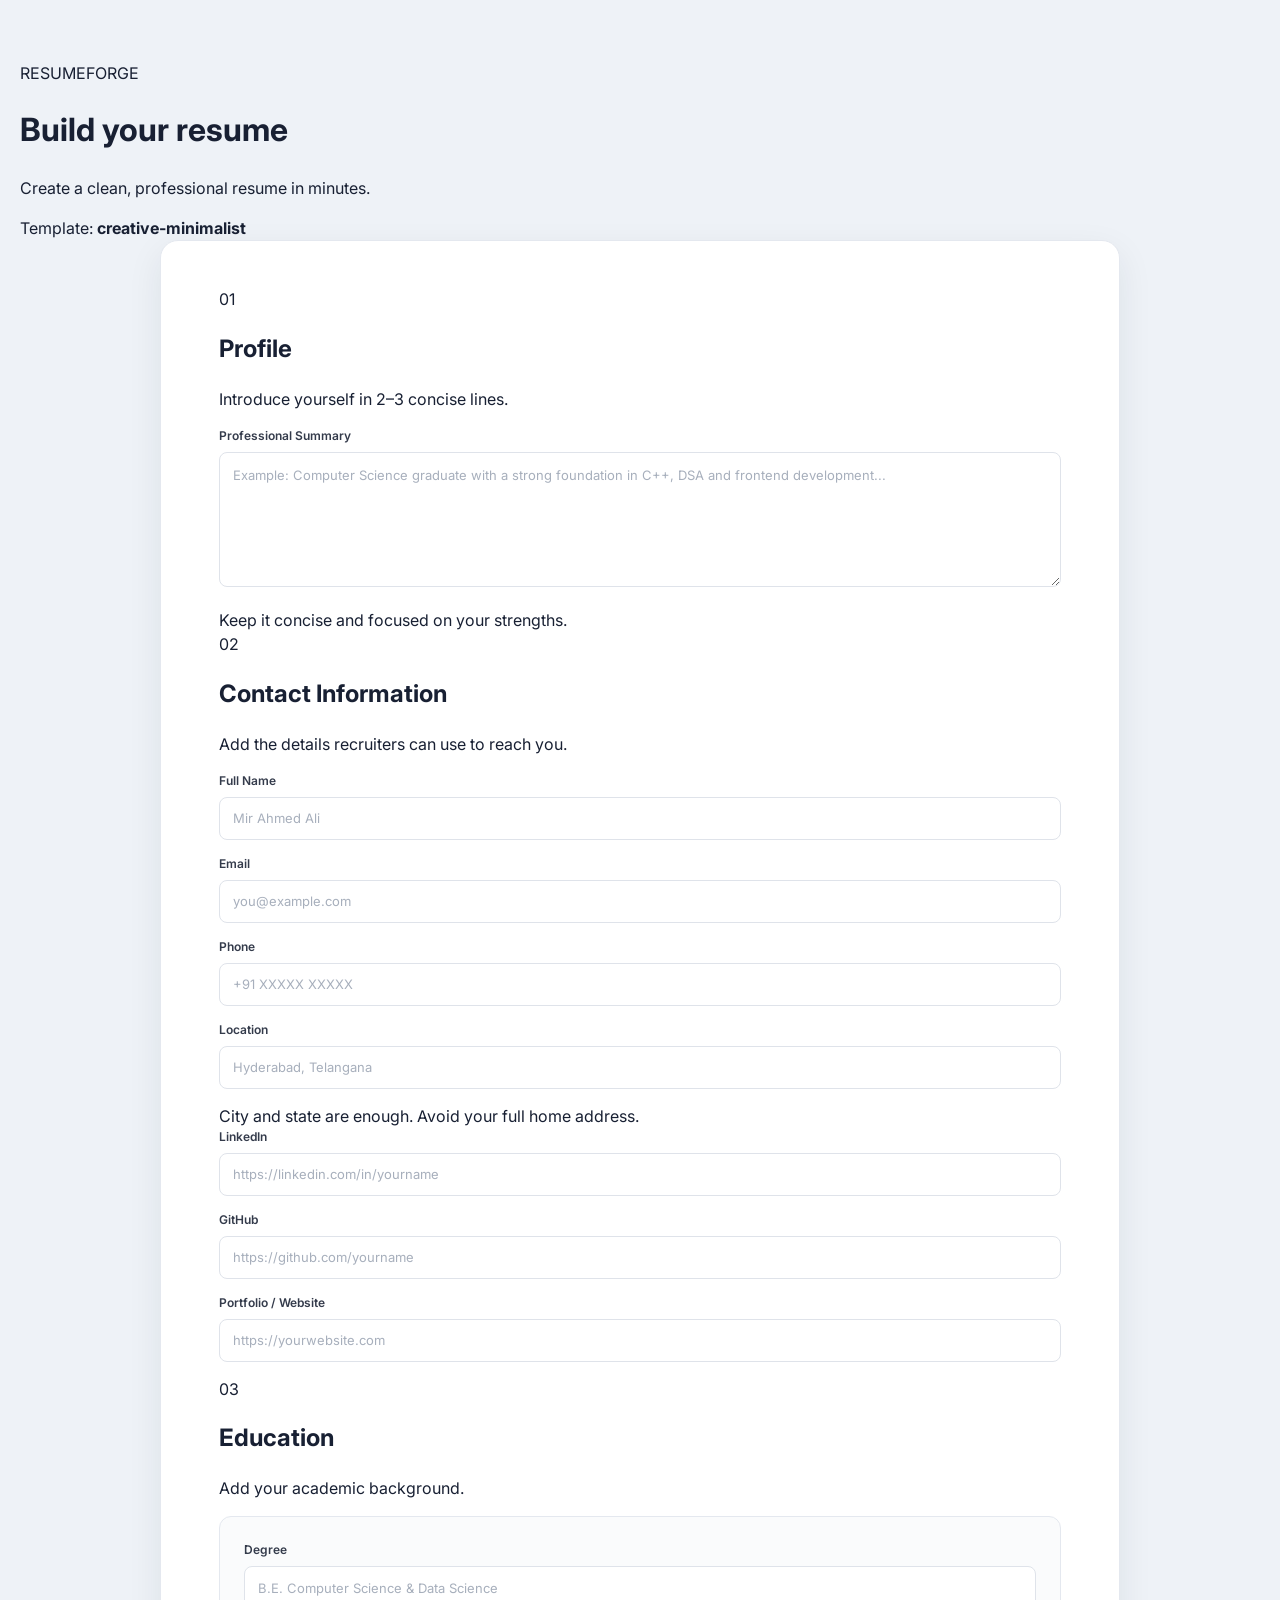
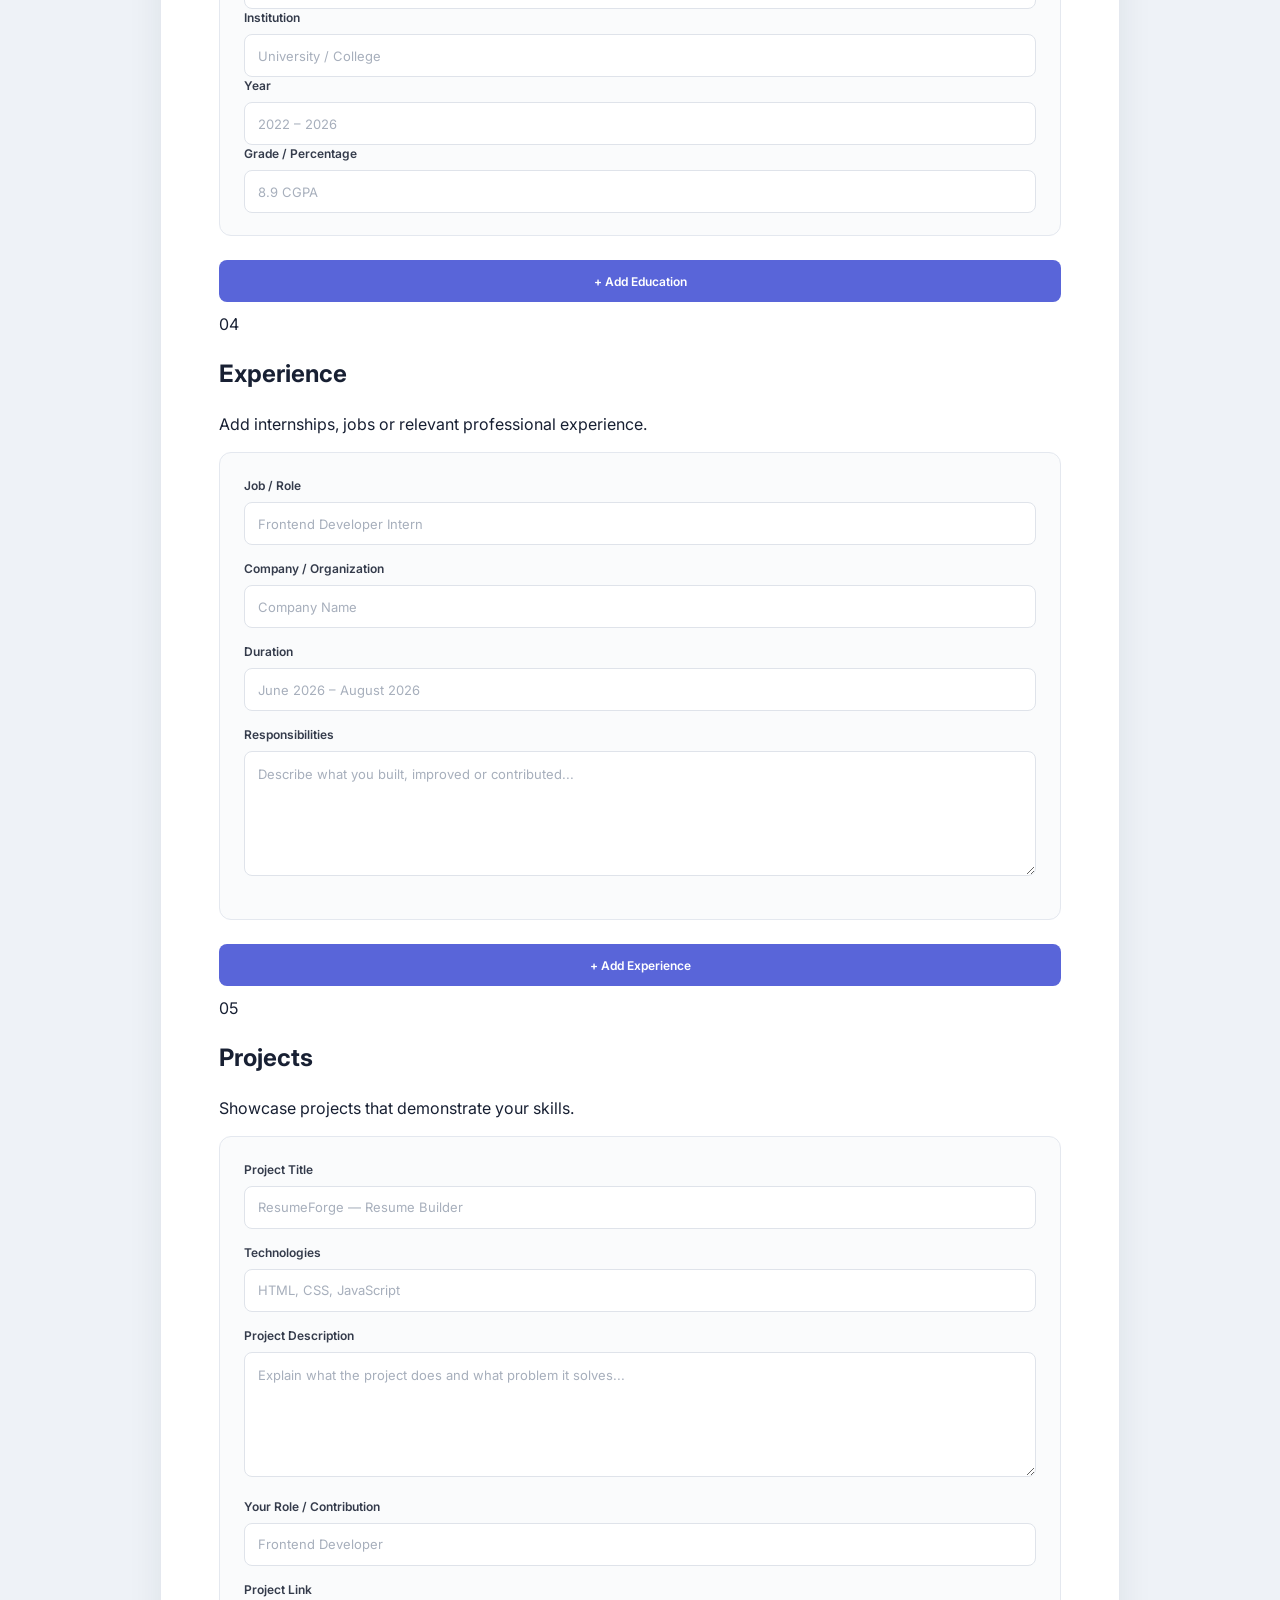
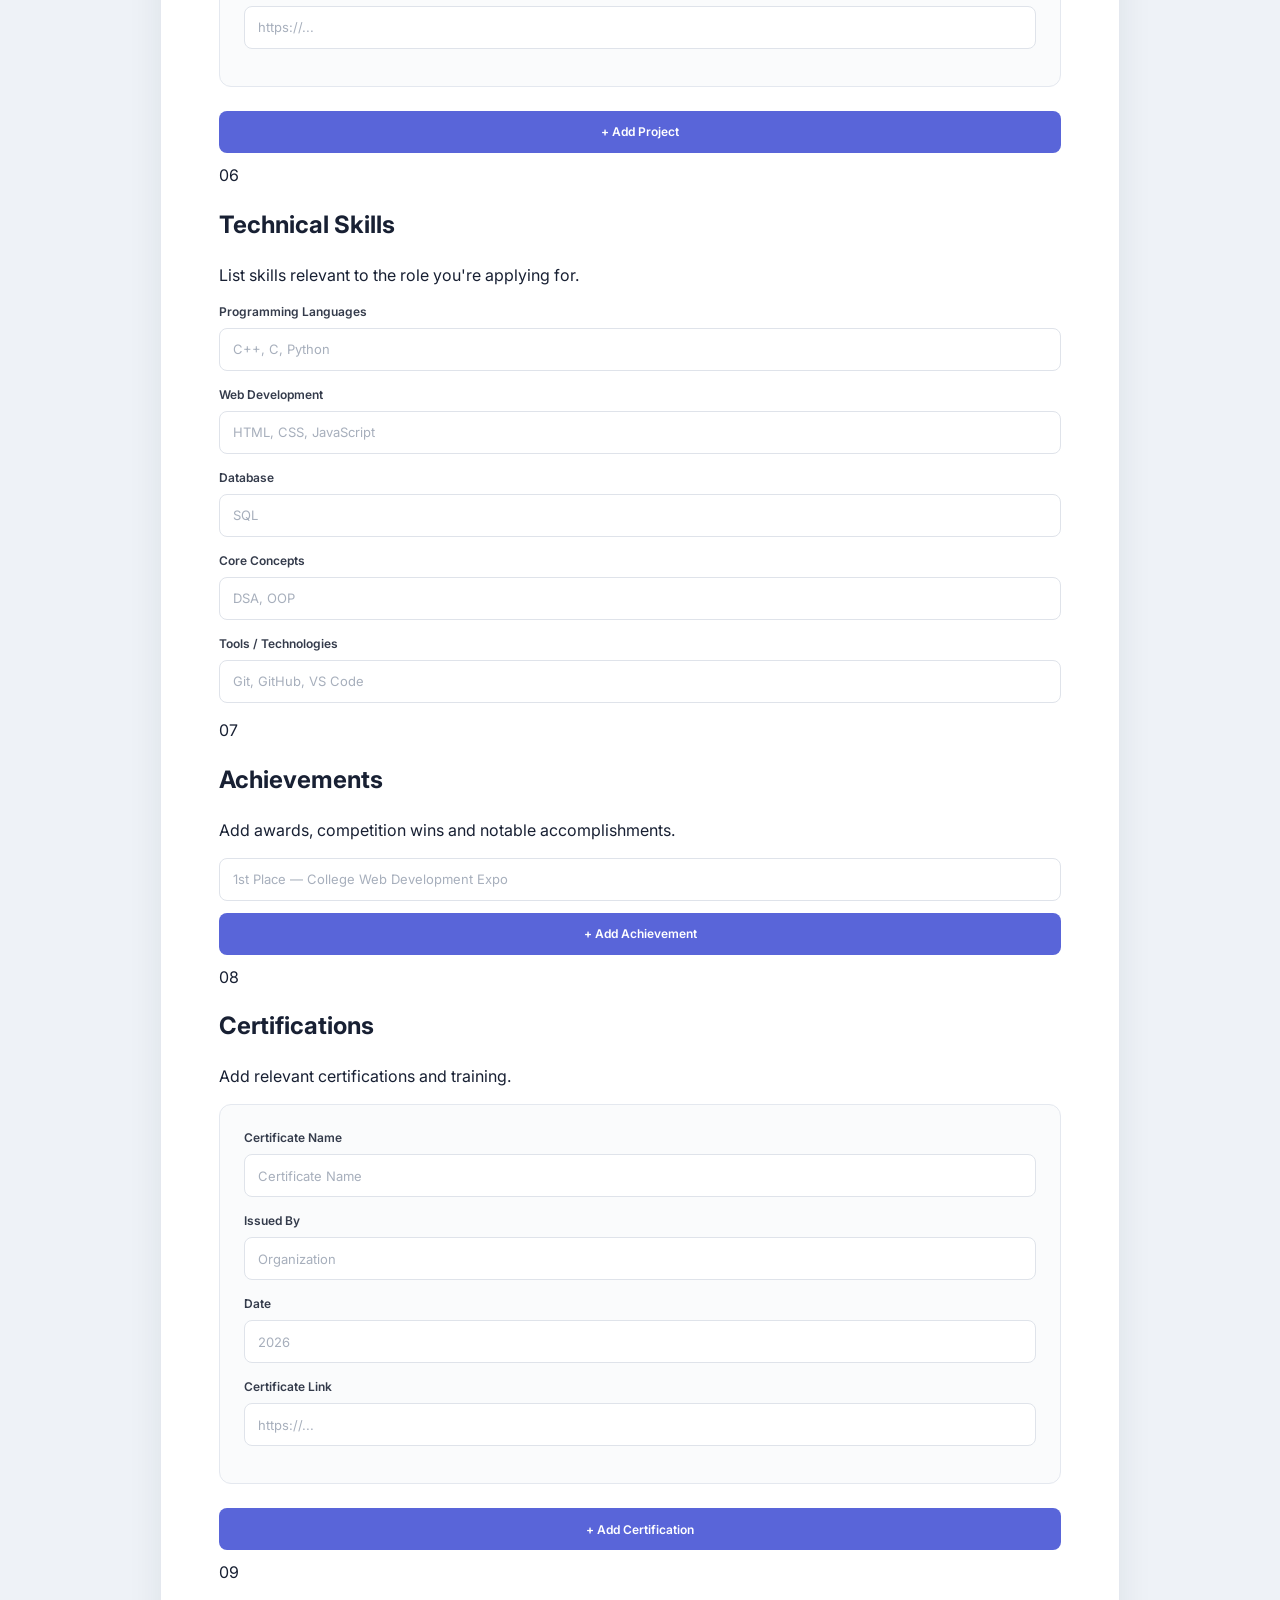
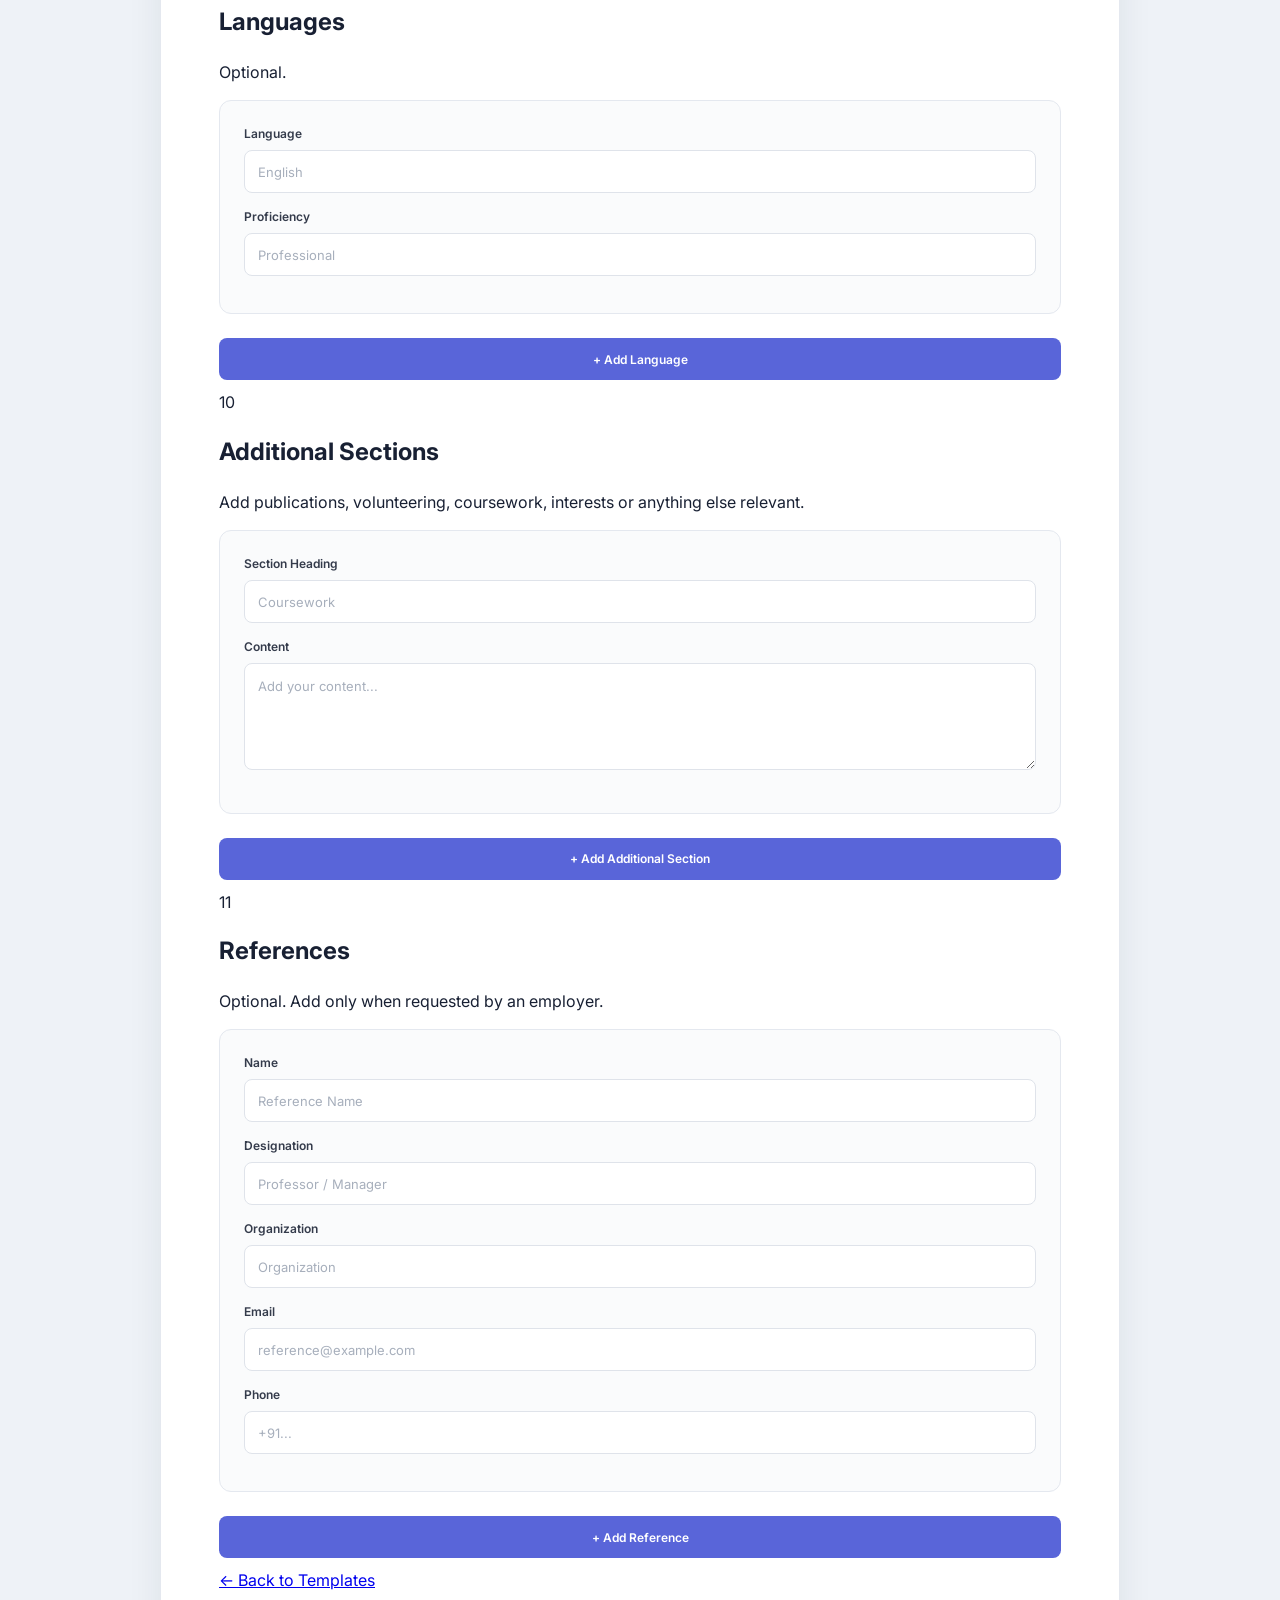
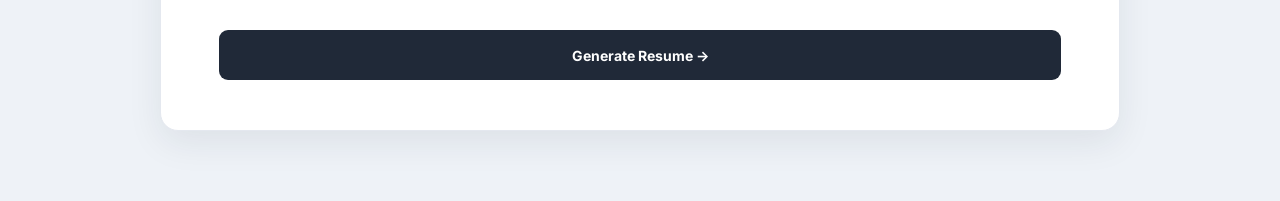
==== builder.html @ 4e9347bf "Initial commit" ====
<!doctype html>
<html lang="en">

<head>
    <meta charset="utf-8">

    <meta
        name="viewport"
        content="width=device-width, initial-scale=1"
    >

    <title>ResumeForge — Resume Builder</title>

    <link
        rel="stylesheet"
        href="assets/css/builders.css"
    >

    <link
        id="template-css"
        rel="stylesheet"
        href=""
    >
</head>


<body>

    <!-- =====================================================
         TOP BAR
    ====================================================== -->

    <header class="builder-header">

        <div>
            <p class="eyebrow">RESUMEFORGE</p>

            <h1>Build your resume</h1>

            <p class="builder-subtitle">
                Create a clean, professional resume in minutes.
            </p>
        </div>

        <div class="template-status">
            Template:
            <strong id="template-name">
                none
            </strong>
        </div>

    </header>


    <!-- =====================================================
         BUILDER FORM
    ====================================================== -->

    <main class="builder-container">

        <form
            id="resumeForm"
            onsubmit="generateResume(event)"
        >


            <!-- =================================================
                 PROFILE
            ================================================== -->

            <section class="form-section">

                <div class="section-heading">

                    <span class="section-number">
                        01
                    </span>

                    <div>
                        <h2>Profile</h2>

                        <p>
                            Introduce yourself in 2–3 concise lines.
                        </p>
                    </div>

                </div>


                <div class="form-grid">

                    <div class="form-group full">

                        <label for="summary">
                            Professional Summary
                        </label>

                        <textarea
                            id="summary"
                            name="summary"
                            rows="5"
                            maxlength="500"
                            placeholder="Example: Computer Science graduate with a strong foundation in C++, DSA and frontend development..."
                        ></textarea>

                        <span class="field-help">
                            Keep it concise and focused on your strengths.
                        </span>

                    </div>

                </div>

            </section>


            <!-- =================================================
                 CONTACT
            ================================================== -->

            <section class="form-section">

                <div class="section-heading">

                    <span class="section-number">
                        02
                    </span>

                    <div>
                        <h2>Contact Information</h2>

                        <p>
                            Add the details recruiters can use to reach you.
                        </p>
                    </div>

                </div>


                <div class="form-grid">

                    <div class="form-group">

                        <label for="contact-name">
                            Full Name
                        </label>

                        <input
                            id="contact-name"
                            type="text"
                            class="contact-name"
                            placeholder="Mir Ahmed Ali"
                            autocomplete="name"
                            required
                        >

                    </div>


                    <div class="form-group">

                        <label for="contact-email">
                            Email
                        </label>

                        <input
                            id="contact-email"
                            type="email"
                            class="contact-email"
                            placeholder="you@example.com"
                            autocomplete="email"
                            required
                        >

                    </div>


                    <div class="form-group">

                        <label for="contact-phone">
                            Phone
                        </label>

                        <input
                            id="contact-phone"
                            type="tel"
                            class="contact-phone"
                            placeholder="+91 XXXXX XXXXX"
                            autocomplete="tel"
                        >

                    </div>


                    <div class="form-group">

                        <label for="contact-address">
                            Location
                        </label>

                        <input
                            id="contact-address"
                            type="text"
                            class="contact-address"
                            placeholder="Hyderabad, Telangana"
                        >

                        <span class="field-help">
                            City and state are enough. Avoid your full home address.
                        </span>

                    </div>


                    <div class="form-group">

                        <label for="contact-linkedin">
                            LinkedIn
                        </label>

                        <input
                            id="contact-linkedin"
                            type="url"
                            class="contact-linkedin"
                            placeholder="https://linkedin.com/in/yourname"
                        >

                    </div>


                    <div class="form-group">

                        <label for="contact-github">
                            GitHub
                        </label>

                        <input
                            id="contact-github"
                            type="url"
                            class="contact-github"
                            placeholder="https://github.com/yourname"
                        >

                    </div>


                    <div class="form-group full">

                        <label for="contact-portfolio">
                            Portfolio / Website
                        </label>

                        <input
                            id="contact-portfolio"
                            type="url"
                            class="contact-portfolio"
                            placeholder="https://yourwebsite.com"
                        >

                    </div>

                </div>

            </section>


            <!-- =================================================
                 EDUCATION
            ================================================== -->

            <section class="form-section">

                <div class="section-heading">

                    <span class="section-number">
                        03
                    </span>

                    <div>
                        <h2>Education</h2>

                        <p>
                            Add your academic background.
                        </p>
                    </div>

                </div>


                <div id="education-container">

                    <div class="education-entry form-card">

                        <div class="form-grid">

                            <div class="form-group">

                                <label>Degree</label>

                                <input
                                    type="text"
                                    placeholder="B.E. Computer Science & Data Science"
                                    class="degree"
                                >

                            </div>


                            <div class="form-group">

                                <label>Institution</label>

                                <input
                                    type="text"
                                    placeholder="University / College"
                                    class="school"
                                >

                            </div>


                            <div class="form-group">

                                <label>Year</label>

                                <input
                                    type="text"
                                    placeholder="2022 – 2026"
                                    class="year"
                                >

                            </div>


                            <div class="form-group">

                                <label>Grade / Percentage</label>

                                <input
                                    type="text"
                                    placeholder="8.9 CGPA"
                                    class="grade"
                                >

                            </div>

                        </div>

                    </div>

                </div>


                <button
                    type="button"
                    id="add-education"
                    class="add-button"
                >
                    + Add Education
                </button>

            </section>


            <!-- =================================================
                 EXPERIENCE
            ================================================== -->

            <section class="form-section">

                <div class="section-heading">

                    <span class="section-number">
                        04
                    </span>

                    <div>
                        <h2>Experience</h2>

                        <p>
                            Add internships, jobs or relevant professional experience.
                        </p>
                    </div>

                </div>


                <div id="experience-container">

                    <div class="experience-entry form-card">

                        <div class="form-grid">

                            <div class="form-group">

                                <label>Job / Role</label>

                                <input
                                    type="text"
                                    placeholder="Frontend Developer Intern"
                                    class="job-title"
                                >

                            </div>


                            <div class="form-group">

                                <label>Company / Organization</label>

                                <input
                                    type="text"
                                    placeholder="Company Name"
                                    class="company"
                                >

                            </div>


                            <div class="form-group full">

                                <label>Duration</label>

                                <input
                                    type="text"
                                    placeholder="June 2026 – August 2026"
                                    class="duration"
                                >

                            </div>


                            <div class="form-group full">

                                <label>Responsibilities</label>

                                <textarea
                                    class="responsibilities"
                                    rows="4"
                                    placeholder="Describe what you built, improved or contributed..."
                                ></textarea>

                            </div>

                        </div>

                    </div>

                </div>


                <button
                    type="button"
                    id="add-experience"
                    class="add-button"
                >
                    + Add Experience
                </button>

            </section>


            <!-- =================================================
                 PROJECTS
            ================================================== -->

            <section class="form-section">

                <div class="section-heading">

                    <span class="section-number">
                        05
                    </span>

                    <div>
                        <h2>Projects</h2>

                        <p>
                            Showcase projects that demonstrate your skills.
                        </p>
                    </div>

                </div>


                <div id="projects-container">

                    <div class="project-entry form-card">

                        <div class="form-grid">

                            <div class="form-group full">

                                <label>Project Title</label>

                                <input
                                    type="text"
                                    placeholder="ResumeForge — Resume Builder"
                                    class="project-title"
                                >

                            </div>


                            <div class="form-group full">

                                <label>Technologies</label>

                                <input
                                    type="text"
                                    placeholder="HTML, CSS, JavaScript"
                                    class="technologies"
                                >

                            </div>


                            <div class="form-group full">

                                <label>Project Description</label>

                                <textarea
                                    class="project-description"
                                    rows="4"
                                    placeholder="Explain what the project does and what problem it solves..."
                                ></textarea>

                            </div>


                            <div class="form-group">

                                <label>Your Role / Contribution</label>

                                <input
                                    type="text"
                                    placeholder="Frontend Developer"
                                    class="role"
                                >

                            </div>


                            <div class="form-group">

                                <label>Project Link</label>

                                <input
                                    type="url"
                                    placeholder="https://..."
                                    class="project-link"
                                >

                            </div>

                        </div>

                    </div>

                </div>


                <button
                    type="button"
                    id="add-project"
                    class="add-button"
                >
                    + Add Project
                </button>

            </section>


            <!-- =================================================
                 TECHNICAL SKILLS
            ================================================== -->

            <section class="form-section">

                <div class="section-heading">

                    <span class="section-number">
                        06
                    </span>

                    <div>
                        <h2>Technical Skills</h2>

                        <p>
                            List skills relevant to the role you're applying for.
                        </p>
                    </div>

                </div>


                <div class="form-grid">

                    <div class="form-group">

                        <label>Programming Languages</label>

                        <input
                            type="text"
                            id="programming-skills"
                            class="programming-skills"
                            placeholder="C++, C, Python"
                        >

                    </div>


                    <div class="form-group">

                        <label>Web Development</label>

                        <input
                            type="text"
                            id="web-skills"
                            class="web-skills"
                            placeholder="HTML, CSS, JavaScript"
                        >

                    </div>


                    <div class="form-group">

                        <label>Database</label>

                        <input
                            type="text"
                            id="database-skills"
                            class="database-skills"
                            placeholder="SQL"
                        >

                    </div>


                    <div class="form-group">

                        <label>Core Concepts</label>

                        <input
                            type="text"
                            id="core-skills"
                            class="core-skills"
                            placeholder="DSA, OOP"
                        >

                    </div>


                    <div class="form-group full">

                        <label>Tools / Technologies</label>

                        <input
                            type="text"
                            id="tools-skills"
                            class="tools-skills"
                            placeholder="Git, GitHub, VS Code"
                        >

                    </div>

                </div>

            </section>


            <!-- =================================================
                 ACHIEVEMENTS
            ================================================== -->

            <section class="form-section">

                <div class="section-heading">

                    <span class="section-number">
                        07
                    </span>

                    <div>
                        <h2>Achievements</h2>

                        <p>
                            Add awards, competition wins and notable accomplishments.
                        </p>
                    </div>

                </div>


                <div id="achievements-container">

                    <input
                        type="text"
                        placeholder="1st Place — College Web Development Expo"
                        class="achievement"
                    >

                </div>


                <button
                    type="button"
                    id="add-achievement"
                    class="add-button"
                >
                    + Add Achievement
                </button>

            </section>


            <!-- =================================================
                 CERTIFICATIONS
            ================================================== -->

            <section class="form-section">

                <div class="section-heading">

                    <span class="section-number">
                        08
                    </span>

                    <div>
                        <h2>Certifications</h2>

                        <p>
                            Add relevant certifications and training.
                        </p>
                    </div>

                </div>


                <div id="certifications-container">

                    <div class="cert-entry form-card">

                        <div class="form-grid">

                            <div class="form-group">

                                <label>Certificate Name</label>

                                <input
                                    type="text"
                                    class="cert-name"
                                    placeholder="Certificate Name"
                                >

                            </div>


                            <div class="form-group">

                                <label>Issued By</label>

                                <input
                                    type="text"
                                    class="cert-issued-by"
                                    placeholder="Organization"
                                >

                            </div>


                            <div class="form-group">

                                <label>Date</label>

                                <input
                                    type="text"
                                    class="cert-date"
                                    placeholder="2026"
                                >

                            </div>


                            <div class="form-group">

                                <label>Certificate Link</label>

                                <input
                                    type="url"
                                    class="cert-link"
                                    placeholder="https://..."
                                >

                            </div>

                        </div>

                    </div>

                </div>


                <button
                    type="button"
                    id="add-certification"
                    class="add-button"
                >
                    + Add Certification
                </button>

            </section>


            <!-- =================================================
                 LANGUAGES
            ================================================== -->

            <section class="form-section optional-section">

                <div class="section-heading">

                    <span class="section-number">
                        09
                    </span>

                    <div>
                        <h2>Languages</h2>

                        <p>
                            Optional.
                        </p>
                    </div>

                </div>


                <div id="languages-container">

                    <div class="language-entry form-card">

                        <div class="form-grid">

                            <div class="form-group">

                                <label>Language</label>

                                <input
                                    type="text"
                                    class="language"
                                    placeholder="English"
                                >

                            </div>


                            <div class="form-group">

                                <label>Proficiency</label>

                                <input
                                    type="text"
                                    class="language-proficiency"
                                    placeholder="Professional"
                                >

                            </div>

                        </div>

                    </div>

                </div>


                <button
                    type="button"
                    id="add-language"
                    class="add-button"
                >
                    + Add Language
                </button>

            </section>


            <!-- =================================================
                 ADDITIONAL SECTIONS
            ================================================== -->

            <section class="form-section optional-section">

                <div class="section-heading">

                    <span class="section-number">
                        10
                    </span>

                    <div>
                        <h2>Additional Sections</h2>

                        <p>
                            Add publications, volunteering, coursework, interests or anything else relevant.
                        </p>
                    </div>

                </div>


                <div id="custom-sections-container">

                    <div class="custom-section-entry form-card">

                        <div class="form-group">

                            <label>Section Heading</label>

                            <input
                                type="text"
                                class="custom-heading"
                                placeholder="Coursework"
                            >

                        </div>


                        <div class="form-group">

                            <label>Content</label>

                            <textarea
                                class="custom-content"
                                rows="4"
                                placeholder="Add your content..."
                            ></textarea>

                        </div>

                    </div>

                </div>


                <button
                    type="button"
                    id="add-custom-section"
                    class="add-button"
                >
                    + Add Additional Section
                </button>

            </section>


            <!-- =================================================
                 REFERENCES
            ================================================== -->

            <section class="form-section optional-section">

                <div class="section-heading">

                    <span class="section-number">
                        11
                    </span>

                    <div>
                        <h2>References</h2>

                        <p>
                            Optional. Add only when requested by an employer.
                        </p>
                    </div>

                </div>


                <div id="references-container">

                    <div class="reference-entry form-card">

                        <div class="form-grid">

                            <div class="form-group">

                                <label>Name</label>

                                <input
                                    type="text"
                                    class="ref-name"
                                    placeholder="Reference Name"
                                >

                            </div>


                            <div class="form-group">

                                <label>Designation</label>

                                <input
                                    type="text"
                                    class="ref-designation"
                                    placeholder="Professor / Manager"
                                >

                            </div>


                            <div class="form-group">

                                <label>Organization</label>

                                <input
                                    type="text"
                                    class="ref-organization"
                                    placeholder="Organization"
                                >

                            </div>


                            <div class="form-group">

                                <label>Email</label>

                                <input
                                    type="email"
                                    class="ref-email"
                                    placeholder="reference@example.com"
                                >

                            </div>


                            <div class="form-group">

                                <label>Phone</label>

                                <input
                                    type="tel"
                                    class="ref-phone"
                                    placeholder="+91..."
                                >

                            </div>

                        </div>

                    </div>

                </div>


                <button
                    type="button"
                    id="add-reference"
                    class="add-button"
                >
                    + Add Reference
                </button>

            </section>


            <!-- =================================================
                 GENERATE
            ================================================== -->

            <div class="form-actions">

                <a
                    href="template.html"
                    class="back-button"
                >
                    ← Back to Templates
                </a>


                <button
                    type="submit"
                    class="generate-button"
                >
                    Generate Resume
                    <span>→</span>
                </button>

            </div>


        </form>

    </main>


    <!-- =====================================================
         SCRIPT
    ====================================================== -->

    <script src="assets/js/builderss.js"></script>


    <script>

        const params =
            new URLSearchParams(
                window.location.search
            );

        const template =
            params.get("template") ||
            "creative-minimalist";


        const templateName =
            document.getElementById(
                "template-name"
            );


        if (templateName) {
            templateName.textContent =
                template;
        }


        localStorage.setItem(
            "resumeTemplate",
            template
        );

    </script>

</body>

</html>
---- assets/css/builders.css ----
/* =========================================================
   ResumeForge — Spacious Modern Builder
   ========================================================= */

@import url('https://fonts.googleapis.com/css2?family=Inter:wght@400;500;600;700;800&display=swap');

* {
    box-sizing: border-box;
}

body {
    margin: 0;
    padding: 45px 20px 70px;

    font-family: 'Inter', sans-serif;

    background: #eef2f7;
    color: #182033;

    line-height: 1.5;
}

/* =========================================================
   PAGE HEADER
   ========================================================= */

body > p {
    width: min(960px, 100%);
    margin: 0 auto 8px;

    font-size: 12px;
    color: #7b8495;
}

body > p strong {
    color: #4f5bd5;
    font-weight: 600;
}

body > h1 {
    width: min(960px, 100%);
    margin: 0 auto 30px;

    font-size: 30px;
    font-weight: 800;
    letter-spacing: -0.8px;

    color: #111827;
}

/* =========================================================
   MAIN FORM
   ========================================================= */

#resumeForm {
    width: min(960px, 100%);
    margin: 0 auto;

    background: #ffffff;

    padding: 46px 58px 50px;

    border: 1px solid #e4e8ef;
    border-radius: 18px;

    box-shadow:
        0 12px 35px rgba(25, 35, 55, 0.08);
}

/* =========================================================
   SECTION HEADINGS
   ========================================================= */

#resumeForm > h2 {
    position: relative;

    margin: 52px 0 8px;

    font-size: 16px;
    font-weight: 700;

    color: #171d2b;

    letter-spacing: -0.2px;
}

#resumeForm > h2:first-of-type {
    margin-top: 0;
}

#resumeForm > h2::before {
    content: '';

    display: inline-block;

    width: 4px;
    height: 17px;

    margin-right: 9px;

    vertical-align: -2px;

    border-radius: 5px;

    background: #5663dc;
}

/* Description under section heading */

#resumeForm > h2 + p,
.section-description {
    margin: 0 0 20px;

    font-size: 12px;
    color: #8a93a3;
}

/* =========================================================
   FORM GROUPS / CONTAINERS
   ========================================================= */

.section,
.about-me-section,
#education-container,
#experience-container,
#projects-container,
#certifications-container,
#achievements-container,
#languages-container,
#references-container,
#custom-sections-container {
    width: 100%;
}

/* =========================================================
   INDIVIDUAL ENTRY CARDS
   ========================================================= */

.education-entry,
.experience-entry,
.project-entry,
.cert-entry,
.language-entry,
.reference-entry,
.custom-section-entry {
    position: relative;

    margin-bottom: 22px;
    padding: 24px 24px 22px;

    background: #fafbfc;

    border: 1px solid #e4e8ef;
    border-radius: 12px;

    transition:
        border-color 0.2s ease,
        box-shadow 0.2s ease;
}

.education-entry:hover,
.experience-entry:hover,
.project-entry:hover,
.cert-entry:hover,
.language-entry:hover,
.reference-entry:hover,
.custom-section-entry:hover {
    border-color: #cfd5e1;

    box-shadow:
        0 5px 16px rgba(30, 40, 60, 0.05);
}

/* =========================================================
   LABELS
   ========================================================= */

#resumeForm label {
    display: block;

    margin: 0 0 7px;

    font-size: 12px;
    font-weight: 600;

    color: #343b4b;
}

/* =========================================================
   INPUTS
   ========================================================= */

input,
textarea,
select {
    width: 100%;

    font-family: 'Inter', sans-serif;
    font-size: 13px;

    color: #202635;

    background: #ffffff;

    border: 1px solid #dfe3ea;
    border-radius: 8px;

    outline: none;

    transition:
        border-color 0.2s ease,
        box-shadow 0.2s ease,
        background 0.2s ease;
}

input {
    min-height: 43px;
    padding: 11px 13px;

    margin-bottom: 15px;
}

textarea {
    min-height: 105px;
    padding: 12px 13px;

    resize: vertical;

    line-height: 1.55;

    margin-bottom: 15px;
}

input::placeholder,
textarea::placeholder {
    color: #a7afbc;
}

input:focus,
textarea:focus,
select:focus {
    border-color: #6672df;

    box-shadow:
        0 0 0 3px rgba(86, 99, 220, 0.10);

    background: #fff;
}

/* =========================================================
   PROFILE / ABOUT ME
   ========================================================= */

.about-me-section {
    padding: 0;
}

#summary {
    min-height: 135px;
}

/* =========================================================
   CONTACT SECTION
   ========================================================= */

#contact-container {
    padding: 24px;

    background: #fafbfc;

    border: 1px solid #e4e8ef;
    border-radius: 12px;
}

/* =========================================================
   EDUCATION
   ========================================================= */

.education-entry input:last-child {
    margin-bottom: 0;
}

/* =========================================================
   EXPERIENCE
   ========================================================= */

.experience-entry textarea {
    min-height: 125px;
}

/* =========================================================
   PROJECTS
   ========================================================= */

.project-entry textarea {
    min-height: 125px;
}

/* =========================================================
   ACHIEVEMENTS
   ========================================================= */

#achievements-container {
    display: flex;
    flex-direction: column;
    gap: 4px;
}

#achievements-container input {
    margin-bottom: 10px;
}

/* =========================================================
   ADD BUTTONS
   ========================================================= */

button[type="button"] {
    width: 100%;

    min-height: 42px;

    margin-top: 2px;
    margin-bottom: 10px;

    padding: 10px 16px;

    border: none;
    border-radius: 8px;

    background: #5965d9;
    color: #ffffff;

    font-family: 'Inter', sans-serif;
    font-size: 12px;
    font-weight: 600;

    cursor: pointer;

    transition:
        background 0.2s ease,
        transform 0.15s ease,
        box-shadow 0.2s ease;
}

button[type="button"]:hover {
    background: #4855cf;

    box-shadow:
        0 5px 12px rgba(79, 91, 213, 0.20);
}

button[type="button"]:active {
    transform: translateY(1px);
}

/* =========================================================
   GENERATE RESUME BUTTON
   ========================================================= */

button[type="submit"] {
    display: block;

    width: 100%;

    min-height: 50px;

    margin-top: 38px;
    padding: 13px 20px;

    border: none;
    border-radius: 9px;

    background: #202938;
    color: #ffffff;

    font-family: 'Inter', sans-serif;
    font-size: 14px;
    font-weight: 700;

    cursor: pointer;

    transition:
        background 0.2s ease,
        transform 0.15s ease,
        box-shadow 0.2s ease;
}

button[type="submit"]:hover {
    background: #111827;

    box-shadow:
        0 8px 20px rgba(20, 28, 40, 0.18);
}

button[type="submit"]:active {
    transform: translateY(1px);
}

/* =========================================================
   BACK LINK
   ========================================================= */

.back {
    width: min(960px, 100%);
    margin: 22px auto 0;
}

.back .inner {
    display: flex;
    align-items: center;
}

.back a {
    display: inline-flex;
    align-items: center;
    gap: 7px;

    padding: 8px 12px;

    text-decoration: none;

    color: #667085;

    font-size: 12px;
    font-weight: 600;

    border-radius: 7px;

    transition:
        background 0.2s ease,
        color 0.2s ease;
}

.back a:hover {
    color: #394150;
    background: #e4e8ef;
}

.back img {
    width: 15px;
    height: 15px;
}

/* =========================================================
   OPTIONAL SECTION SPACING
   ========================================================= */

#custom-sections-container,
#references-container,
#languages-container {
    margin-bottom: 4px;
}

/* =========================================================
   MOBILE
   ========================================================= */

@media (max-width: 700px) {

    body {
        padding: 25px 12px 45px;
    }

    body > h1 {
        font-size: 25px;
        margin-bottom: 22px;
    }

    #resumeForm {
        padding: 30px 20px 35px;
        border-radius: 14px;
    }

    #resumeForm > h2 {
        margin-top: 42px;
        font-size: 15px;
    }

    .education-entry,
    .experience-entry,
    .project-entry,
    .cert-entry,
    .language-entry,
    .reference-entry,
    .custom-section-entry,
    #contact-container {
        padding: 19px 17px;
    }

    input {
        min-height: 44px;
    }

    textarea {
        min-height: 110px;
    }
}

/* =========================================================
   VERY SMALL SCREENS
   ========================================================= */

@media (max-width: 420px) {

    #resumeForm {
        padding: 25px 15px 30px;
    }

    .education-entry,
    .experience-entry,
    .project-entry,
    .cert-entry,
    .language-entry,
    .reference-entry,
    .custom-section-entry,
    #contact-container {
        padding: 17px 14px;
    }
}
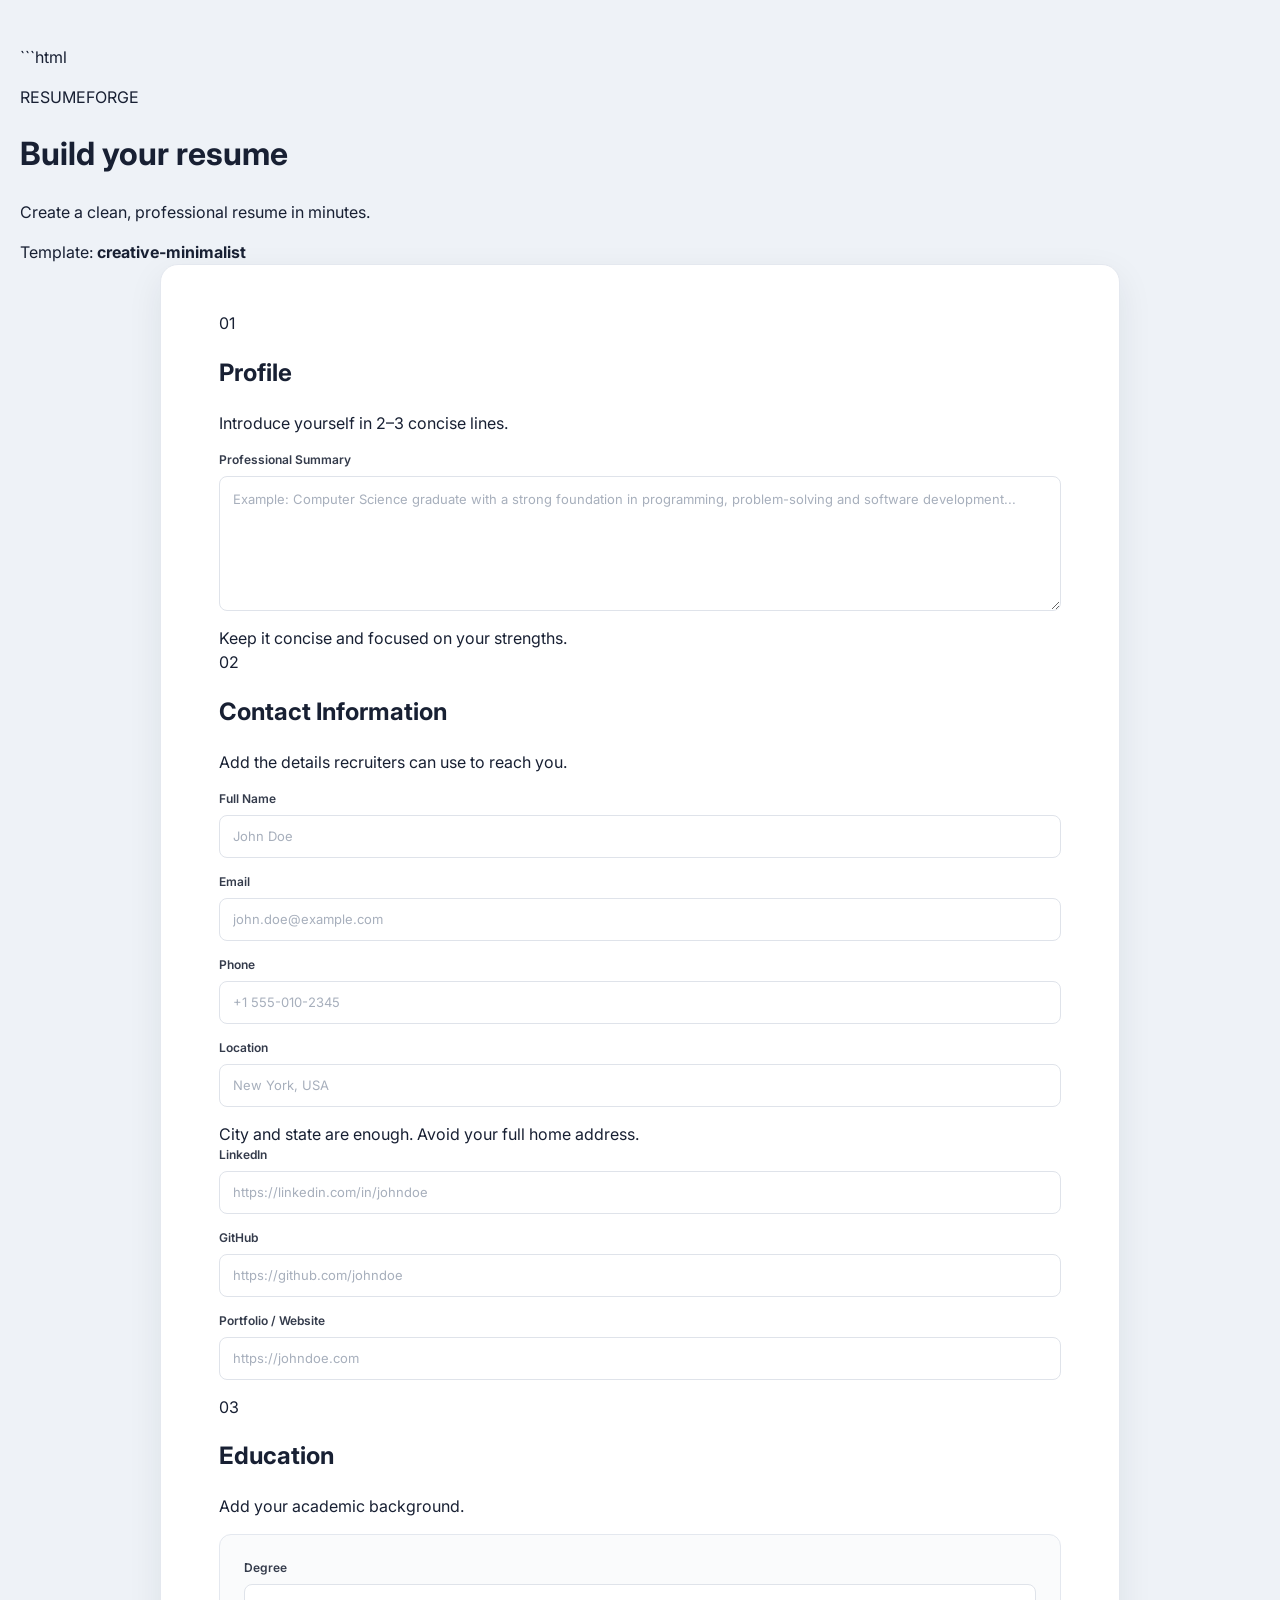
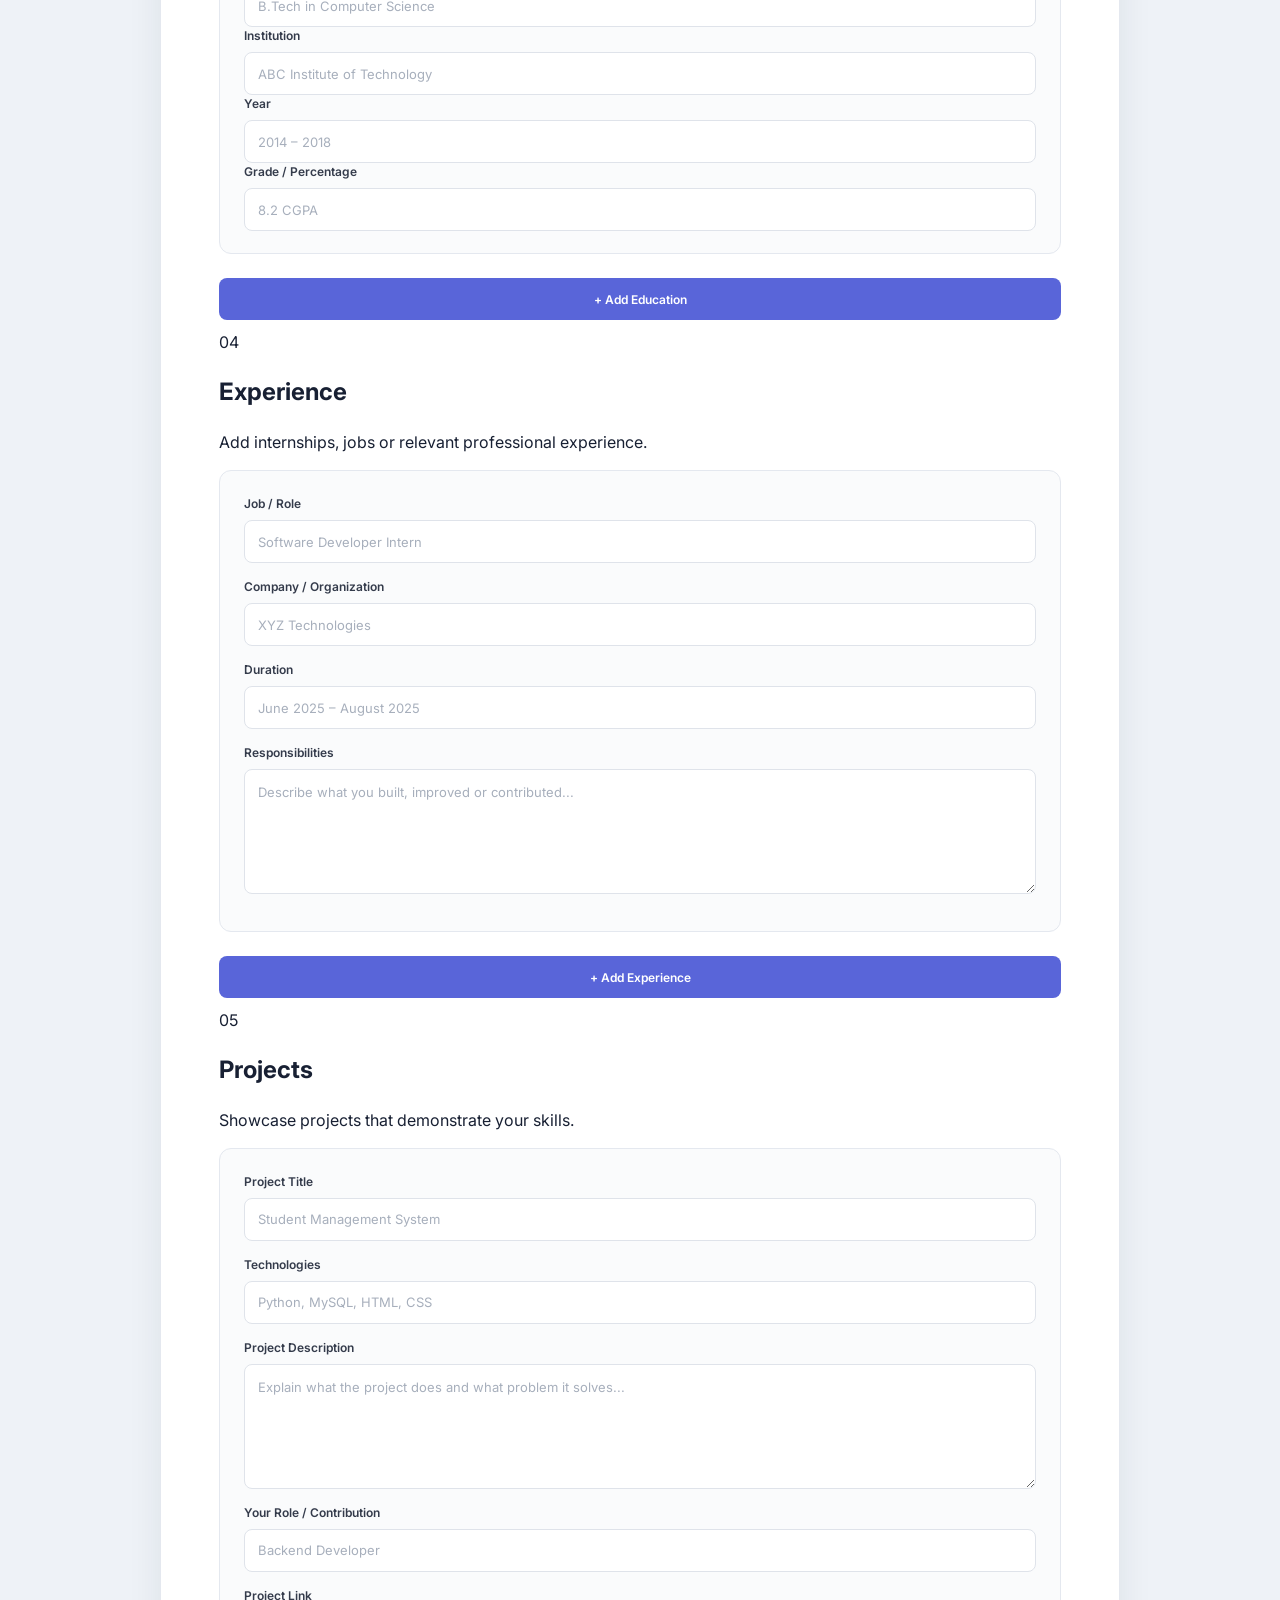
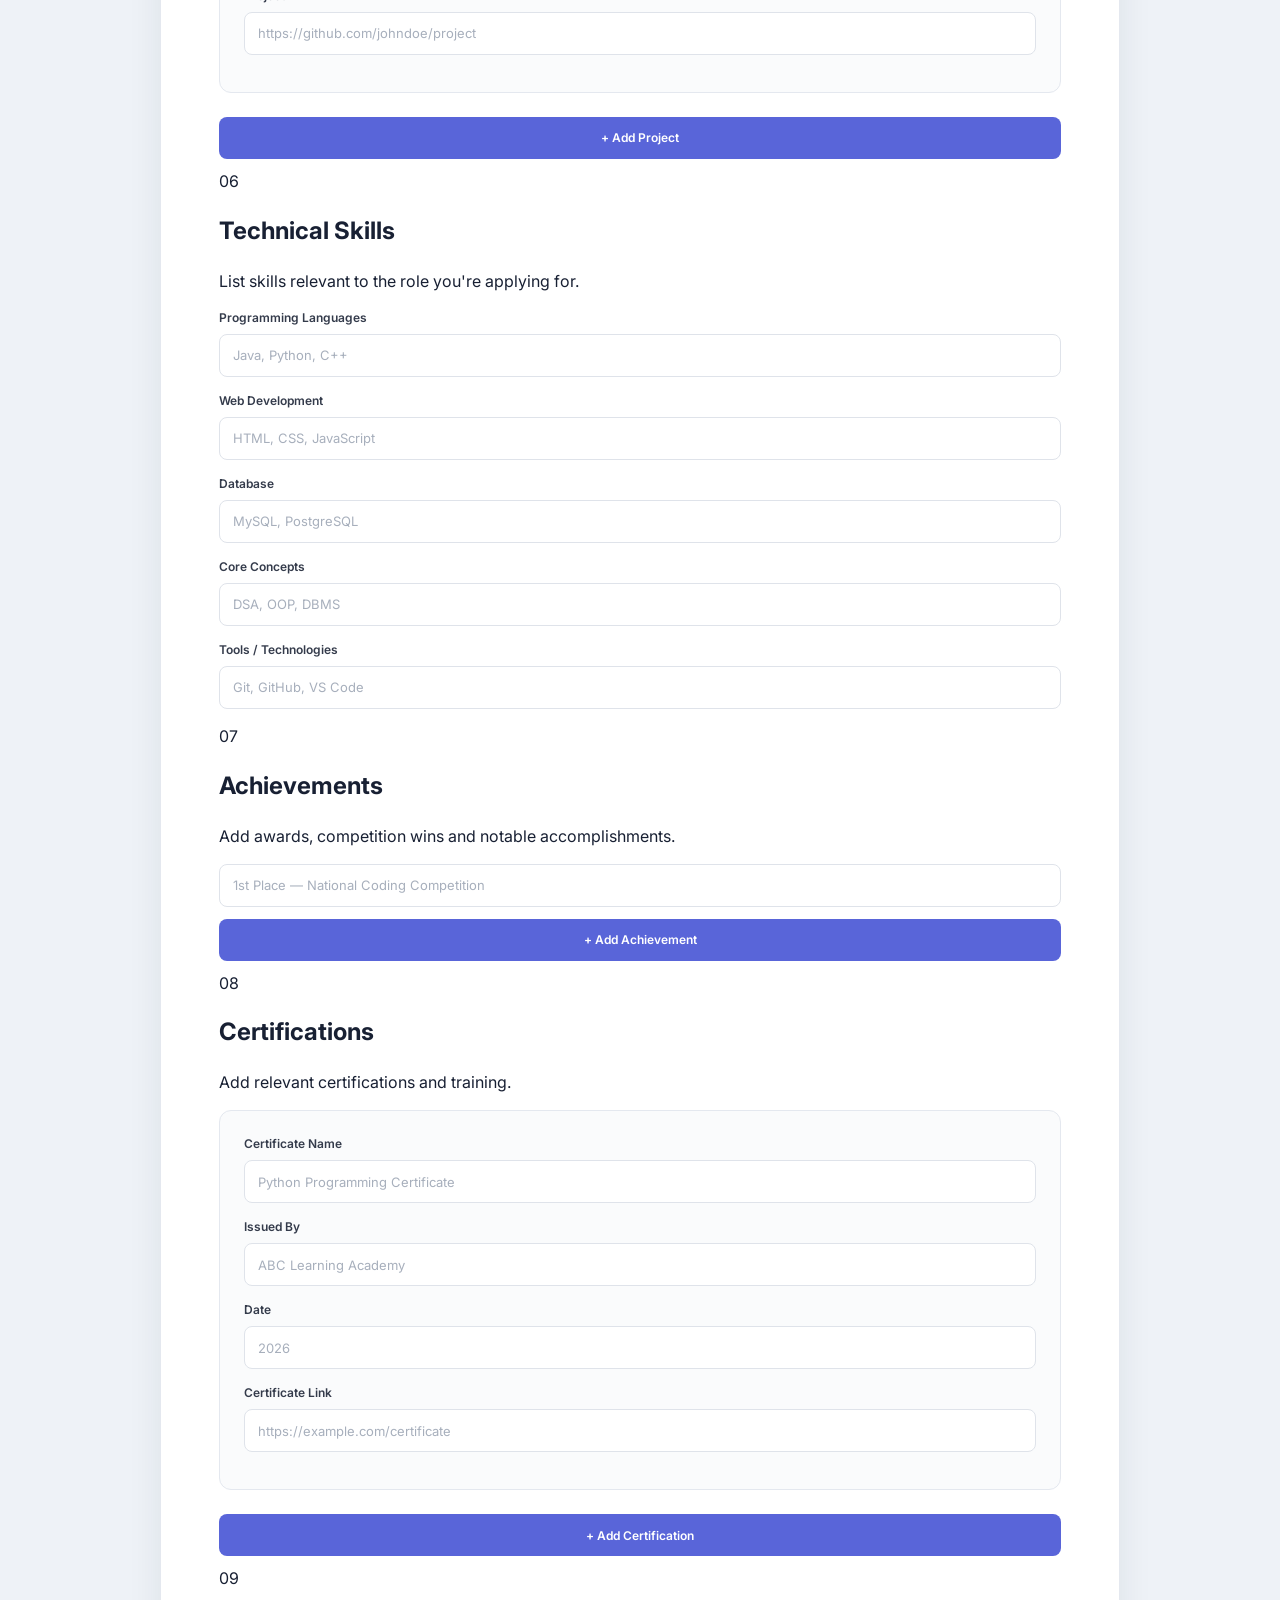
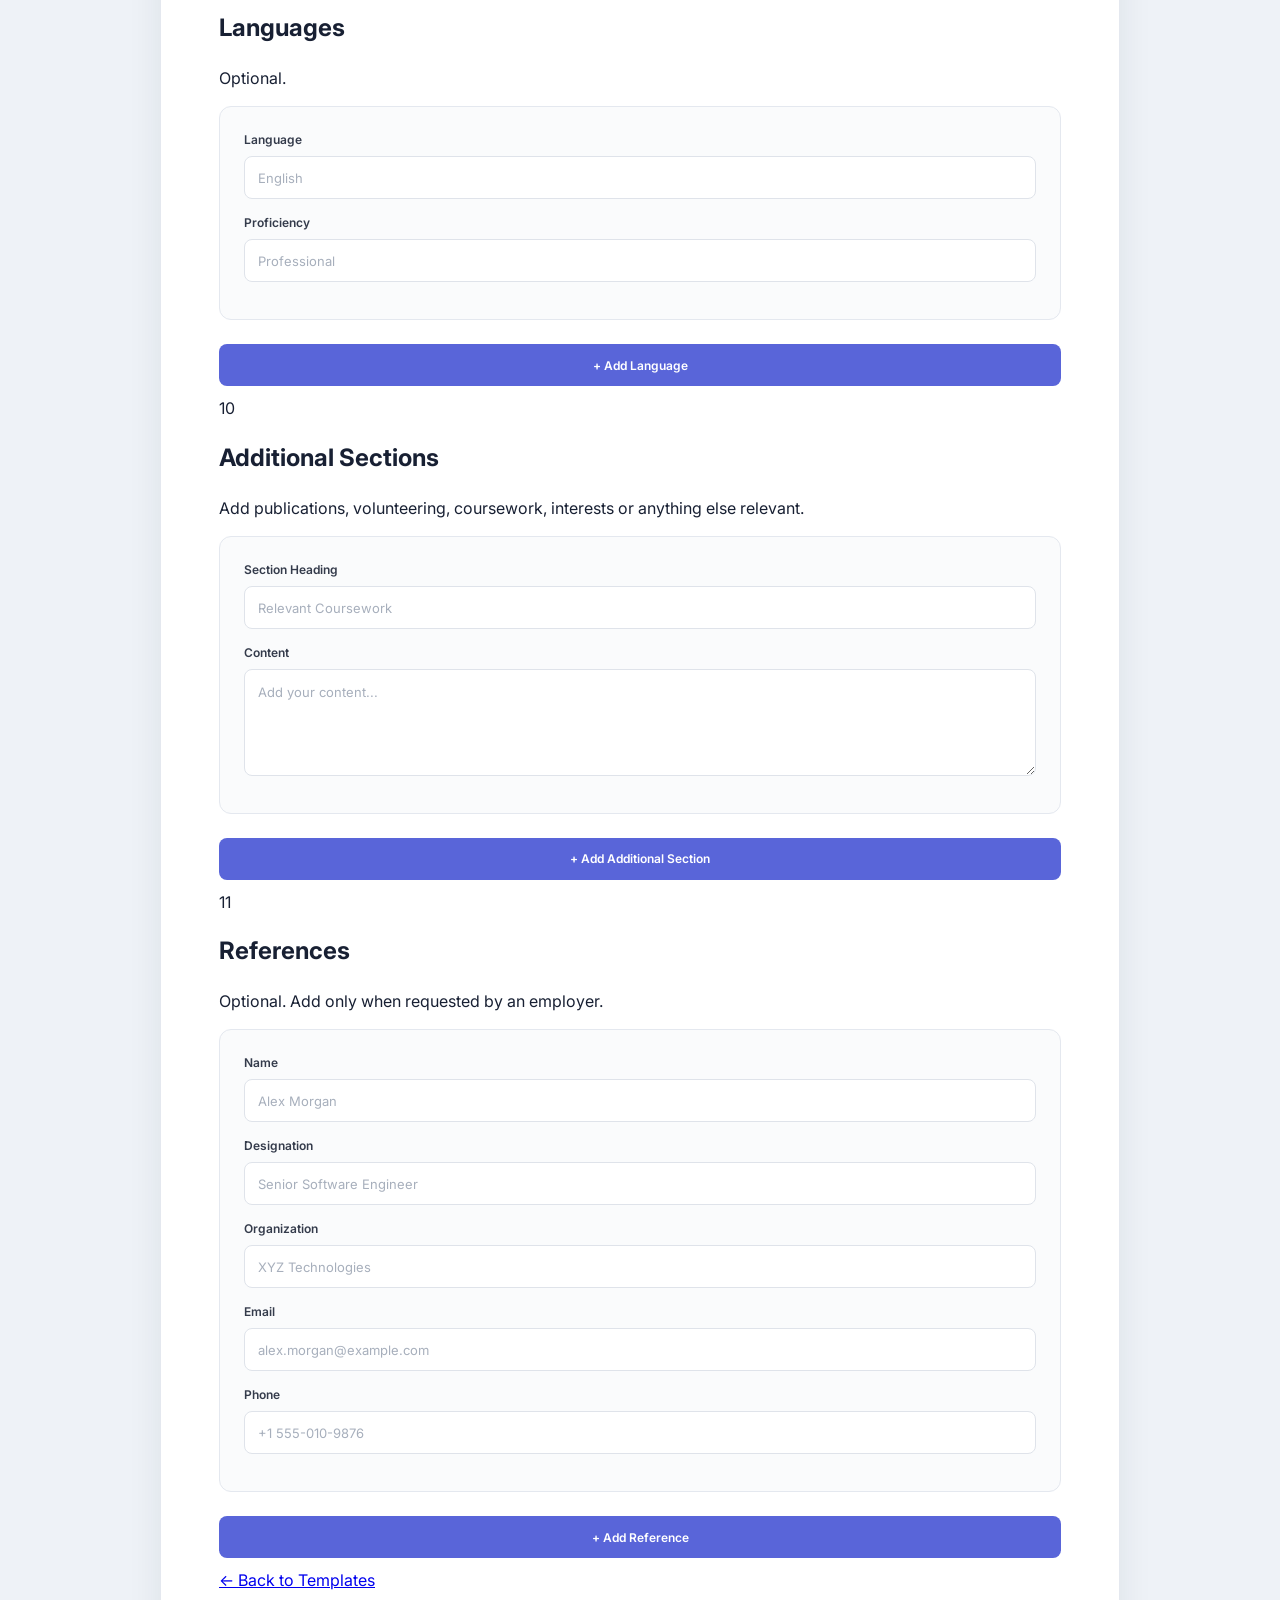
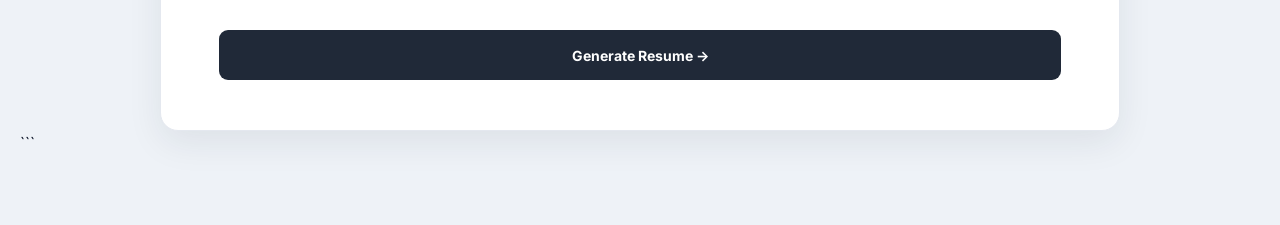
==== commit c3cb7881: "Update builder.html" ====
--- a/builder.html
+++ b/builder.html
@@ -1,3 +1,4 @@
+```html
 <!doctype html>
 <html lang="en">
 
@@ -100,7 +101,7 @@
                             name="summary"
                             rows="5"
                             maxlength="500"
-                            placeholder="Example: Computer Science graduate with a strong foundation in C++, DSA and frontend development..."
+                            placeholder="Example: Computer Science graduate with a strong foundation in programming, problem-solving and software development..."
                         ></textarea>
 
                         <span class="field-help">
@@ -149,7 +150,7 @@
                             id="contact-name"
                             type="text"
                             class="contact-name"
-                            placeholder="Mir Ahmed Ali"
+                            placeholder="John Doe"
                             autocomplete="name"
                             required
                         >
@@ -167,7 +168,7 @@
                             id="contact-email"
                             type="email"
                             class="contact-email"
-                            placeholder="you@example.com"
+                            placeholder="john.doe@example.com"
                             autocomplete="email"
                             required
                         >
@@ -185,7 +186,7 @@
                             id="contact-phone"
                             type="tel"
                             class="contact-phone"
-                            placeholder="+91 XXXXX XXXXX"
+                            placeholder="+1 555-010-2345"
                             autocomplete="tel"
                         >
 
@@ -201,8 +202,8 @@
                         <input
                             id="contact-address"
                             type="text"
-                            class="contact-address"
-                            placeholder="Hyderabad, Telangana"
+            class="contact-address"
+                            placeholder="New York, USA"
                         >
 
                         <span class="field-help">
@@ -222,7 +223,7 @@
                             id="contact-linkedin"
                             type="url"
                             class="contact-linkedin"
-                            placeholder="https://linkedin.com/in/yourname"
+                            placeholder="https://linkedin.com/in/johndoe"
                         >
 
                     </div>
@@ -238,7 +239,7 @@
                             id="contact-github"
                             type="url"
                             class="contact-github"
-                            placeholder="https://github.com/yourname"
+                            placeholder="https://github.com/johndoe"
                         >
 
                     </div>
@@ -254,7 +255,7 @@
                             id="contact-portfolio"
                             type="url"
                             class="contact-portfolio"
-                            placeholder="https://yourwebsite.com"
+                            placeholder="https://johndoe.com"
                         >
 
                     </div>
@@ -299,7 +300,7 @@
 
                                 <input
                                     type="text"
-                                    placeholder="B.E. Computer Science & Data Science"
+                                    placeholder="B.Tech in Computer Science"
                                     class="degree"
                                 >
 
@@ -312,7 +313,7 @@
 
                                 <input
                                     type="text"
-                                    placeholder="University / College"
+                                    placeholder="ABC Institute of Technology"
                                     class="school"
                                 >
 
@@ -325,7 +326,7 @@
 
                                 <input
                                     type="text"
-                                    placeholder="2022 – 2026"
+                                    placeholder="2014 – 2018"
                                     class="year"
                                 >
 
@@ -338,7 +339,7 @@
 
                                 <input
                                     type="text"
-                                    placeholder="8.9 CGPA"
+                                    placeholder="8.2 CGPA"
                                     class="grade"
                                 >
 
@@ -397,7 +398,7 @@
 
                                 <input
                                     type="text"
-                                    placeholder="Frontend Developer Intern"
+                                    placeholder="Software Developer Intern"
                                     class="job-title"
                                 >
 
@@ -410,7 +411,7 @@
 
                                 <input
                                     type="text"
-                                    placeholder="Company Name"
+                                    placeholder="XYZ Technologies"
                                     class="company"
                                 >
 
@@ -423,7 +424,7 @@
 
                                 <input
                                     type="text"
-                                    placeholder="June 2026 – August 2026"
+                                    placeholder="June 2025 – August 2025"
                                     class="duration"
                                 >
 
@@ -495,7 +496,7 @@
 
                                 <input
                                     type="text"
-                                    placeholder="ResumeForge — Resume Builder"
+                                    placeholder="Student Management System"
                                     class="project-title"
                                 >
 
@@ -508,7 +509,7 @@
 
                                 <input
                                     type="text"
-                                    placeholder="HTML, CSS, JavaScript"
+                                    placeholder="Python, MySQL, HTML, CSS"
                                     class="technologies"
                                 >
 
@@ -534,7 +535,7 @@
 
                                 <input
                                     type="text"
-                                    placeholder="Frontend Developer"
+                                    placeholder="Backend Developer"
                                     class="role"
                                 >
 
@@ -547,7 +548,7 @@
 
                                 <input
                                     type="url"
-                                    placeholder="https://..."
+                                    placeholder="https://github.com/johndoe/project"
                                     class="project-link"
                                 >
 
@@ -604,7 +605,7 @@
                             type="text"
                             id="programming-skills"
                             class="programming-skills"
-                            placeholder="C++, C, Python"
+                            placeholder="Java, Python, C++"
                         >
 
                     </div>
@@ -632,7 +633,7 @@
                             type="text"
                             id="database-skills"
                             class="database-skills"
-                            placeholder="SQL"
+                            placeholder="MySQL, PostgreSQL"
                         >
 
                     </div>
@@ -646,7 +647,7 @@
                             type="text"
                             id="core-skills"
                             class="core-skills"
-                            placeholder="DSA, OOP"
+                            placeholder="DSA, OOP, DBMS"
                         >
 
                     </div>
@@ -697,7 +698,7 @@
 
                     <input
                         type="text"
-                        placeholder="1st Place — College Web Development Expo"
+                        placeholder="1st Place — National Coding Competition"
                         class="achievement"
                     >
 
@@ -751,7 +752,7 @@
                                 <input
                                     type="text"
                                     class="cert-name"
-                                    placeholder="Certificate Name"
+                                    placeholder="Python Programming Certificate"
                                 >
 
                             </div>
@@ -764,7 +765,7 @@
                                 <input
                                     type="text"
                                     class="cert-issued-by"
-                                    placeholder="Organization"
+                                    placeholder="ABC Learning Academy"
                                 >
 
                             </div>
@@ -790,7 +791,7 @@
                                 <input
                                     type="url"
                                     class="cert-link"
-                                    placeholder="https://..."
+                                    placeholder="https://example.com/certificate"
                                 >
 
                             </div>
@@ -919,7 +920,7 @@
                             <input
                                 type="text"
                                 class="custom-heading"
-                                placeholder="Coursework"
+                                placeholder="Relevant Coursework"
                             >
 
                         </div>
@@ -989,7 +990,7 @@
                                 <input
                                     type="text"
                                     class="ref-name"
-                                    placeholder="Reference Name"
+                                    placeholder="Alex Morgan"
                                 >
 
                             </div>
@@ -1002,7 +1003,7 @@
                                 <input
                                     type="text"
                                     class="ref-designation"
-                                    placeholder="Professor / Manager"
+                                    placeholder="Senior Software Engineer"
                                 >
 
                             </div>
@@ -1015,7 +1016,7 @@
                                 <input
                                     type="text"
                                     class="ref-organization"
-                                    placeholder="Organization"
+                                    placeholder="XYZ Technologies"
                                 >
 
                             </div>
@@ -1028,7 +1029,7 @@
                                 <input
                                     type="email"
                                     class="ref-email"
-                                    placeholder="reference@example.com"
+                                    placeholder="alex.morgan@example.com"
                                 >
 
                             </div>
@@ -1041,7 +1042,7 @@
                                 <input
                                     type="tel"
                                     class="ref-phone"
-                                    placeholder="+91..."
+                                    placeholder="+1 555-010-9876"
                                 >
 
                             </div>
@@ -1134,4 +1135,5 @@
 
 </body>
 
-</html>+</html>
+```
